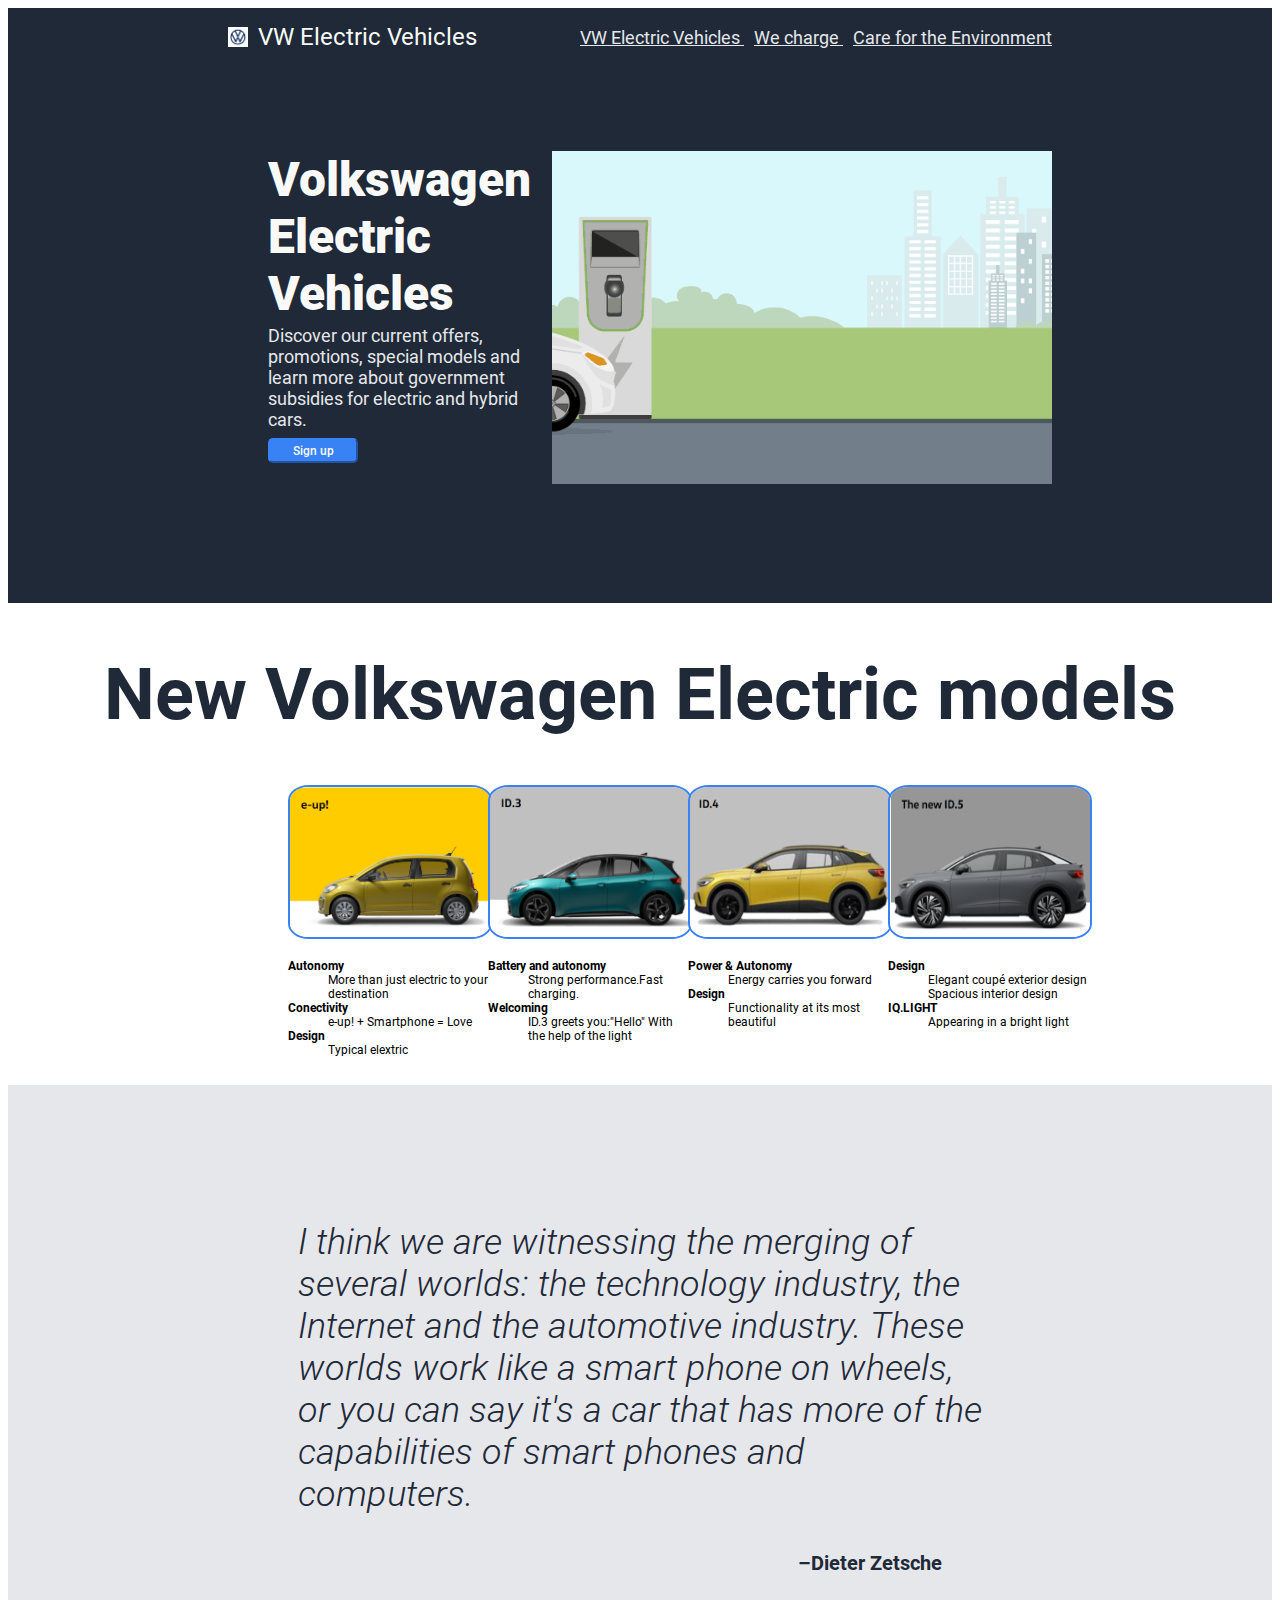
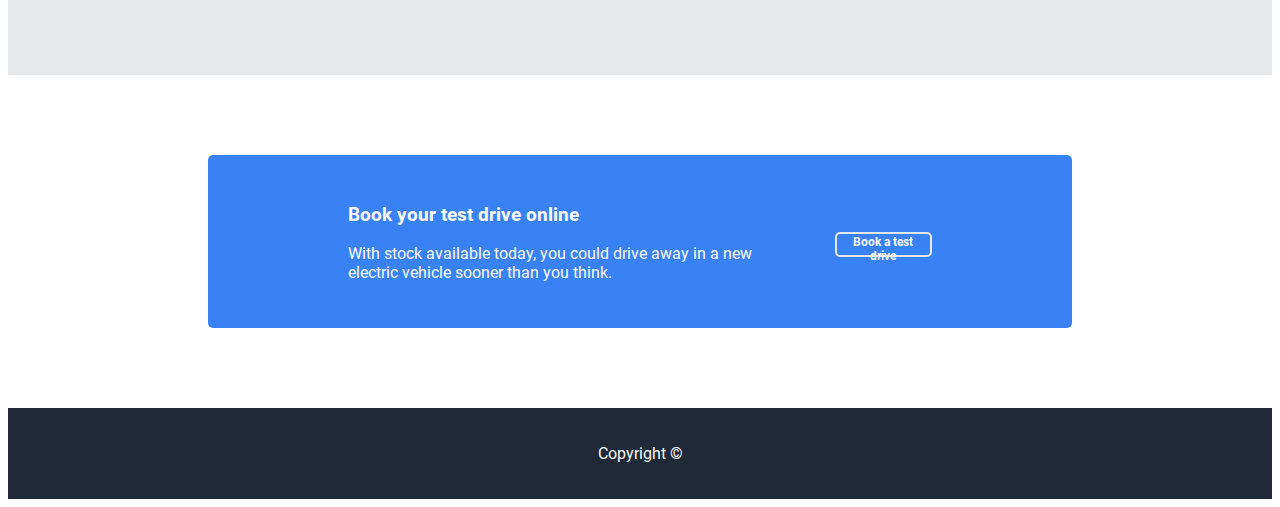
==== index.html @ 1db2dd3b "Final commit" ====
<!DOCTYPE html>
<html lang="en">

<head>
    <meta charset="UTF-8">
    <meta http-equiv="X-UA-Compatible" content="IE=edge">
    <meta name="viewport" content="width=device-width, initial-scale=1.0">
    <link rel="stylesheet" href="style.css">
    <link rel="icon" href="./images/logo.png" type="image">
    <title>Volkswagen Electric Vehicles</title>
</head>

<header>
    <section class="logo-and-links">
        <figure class="logo">
            <img src="./images/logo.png" alt="vw-logo" class="logo-img">
            <figcaption>VW Electric Vehicles</figcaption>
        </figure>
        <nav>
            <a href="./pages/vw-electric-vehicles.html" class="header-link">
                VW Electric Vehicles
            </a>
            <a href="./pages/we-charge.html" class="header-link">
                We charge
            </a>
            <a href="./pages/care-for-the-environment.html" class="header-link">
                Care for the Environment
            </a>
        </nav>
    </section>
    <section class="header-description">
        <div class="header-text">
            <h1 class="main-text">Volkswagen Electric Vehicles</h1>
            <p class="secondary-text">Discover our current offers, promotions, special models and learn more about
                government subsidies for electric and hybrid cars.
            </p>
            <button type="submit" class="header-btn">Sign up</button>
        </div>
        <div class="header-img">
            <img src="./images/charging-car.gif" alt="Electric vehicle charging" width="500px">
        </div>
    </section>
</header>

<main>
    <section class="car-inf">
        <article class="title-inf">
            <h1>New Volkswagen Electric models</h1>
        </article>
        <section class="cars">
            <div class="car">
                <img src="./images/first-car.png" alt="Picture with first model" class="car-img">
                <dl>
                    <dt>Autonomy</dt>
                    <dd>More than just electric to your destination</dd>
                    <dt>Conectivity</dt>
                    <dd>e-up! + Smartphone = Love</dd>
                    <dt>Design</dt>
                    <dd>Typical elextric</dd>
                </dl>
            </div>
            <div class="car">
                <img src="./images/second-car.png" alt="Picture wth the second model" class="car-img">
                <dl>
                    <dt>Battery and autonomy</dt>
                    <dd>Strong performance.Fast charging.</dd>
                    <dt>Welcoming</dt>
                    <dd>ID.3 greets you:"Hello" With the help of the light</dd>
                </dl>
            </div>
            <div class="car">
                <img src="./images/third-car.png" alt="Picture with the third model" class="car-img">
                <dl>
                    <dt>Power & Autonomy</dt>
                    <dd>Energy carries you forward</dd>
                    <dt>Design</dt>
                    <dd>Functionality at its most beautiful</dd>
                </dl>
            </div>
            <div class="car">
                <img src="./images/forth-car.png" alt="Picture with the forth model" class="car-img">
                <dl>
                    <dt>Design</d>
                    <dd>Elegant coupé exterior design</dd>
                    <dd>Spacious interior design</dd>
                    <dt>IQ.LIGHT</dt>
                    <dd>Appearing in a bright light</dd>
                </dl>
            </div>
        </section>
    </section>
    <figure class="quote">
        <blockquote>
            I think we are witnessing the merging of several worlds: the technology industry, the Internet and the
            automotive industry. These worlds work like a smart phone on wheels, or you can say it's a car that has more
            of the capabilities of smart phones and computers.
        </blockquote>
        <figcaption class="quote-author"> &#8211;Dieter Zetsche </figcaption>
    </figure>
    <section class="action">
        <div class="action-info">
            <h3>Book your test drive online</h3>
            <p>With stock available today, you could drive away in a new electric vehicle sooner than you think.</p>
        </div>
        <button type="submit" class="action-btn">Book a test drive</button>
    </section>
</main>
<footer>
    <p>Copyright &#169</p>
</footer>

<body>

</body>

</html>
---- style.css ----
@font-face {
  font-family: "Roboto";
  src: url(./roboto-font/Roboto-Black.ttf) format(truetype);
  font-weight: 900;
}
@font-face {
  font-family: "Roboto";
  src: url(./roboto-font/Roboto-BlackItalic.ttf) format(truetype);
  font-weight: 900;
  font-style: italic;
}
@font-face {
  font-family: "Roboto";
  src: url(./roboto-font/Roboto-Bold.ttf) format(truetype);
  font-weight: 700;
}
@font-face {
  font-family: "Roboto";
  src: url(./roboto-font/Roboto-BoldItalic.ttf) format(truetype);
  font-weight: 700;
  font-style: italic;
}
@font-face {
  font-family: "Roboto";
  src: url(./roboto-font/Roboto-Medium.ttf) format(truetype);
  font-weight: 500;
}
@font-face {
  font-family: "Roboto";
  src: url(./roboto-font/Roboto-MediumItalic.ttf) format(truetype);
  font-weight: 500;
  font-style: italic;
}
@font-face {
  font-family: "Roboto";
  src: url(./roboto-font/Roboto-Regular.ttf) format(truetype);
}
@font-face {
  font-family: "Roboto";
  src: url(./roboto-font/Roboto-Light.ttf) format(truetype);
  font-weight: 300;
}
@font-face {
  font-family: "Roboto";
  src: url(./roboto-font/Roboto-LightItalic.ttf) format(truetype);
  font-weight: 300;
  font-style: italic;
}
@font-face {
  font-family: "Roboto";
  src: url(./roboto-font/Roboto-Thin.ttf) format(truetype);
  font-weight: 100;
}
@font-face {
  font-family: "Roboto";
  src: url(./roboto-font/Roboto-ThinItalic.ttf) format(truetype);
  font-weight: 100;
  font-style: italic;
}
* {
  font-family: "Roboto", sans-serif;
}
header {
  background-color: #1f2937;
  padding: 15px 120px;
  border: none;
  display: flex;
  flex-direction: column;
}
.logo-and-links {
  display: flex;
  justify-content: space-between;
  align-items: center;
  margin-left: 100px;
  margin-right: 100px;
}
.header-link {
  font-size: 18px;
  color: #e5e7eb;
  margin-left: 10px;
}
.logo-img {
  width: 20px;
  height: 20px;
  margin-right: 10px;
}
.logo {
  display: flex;
  align-items: center;
  font-size: 24px;
  margin: 0;
  color: #f9faf8;
}
.header-description {
  border: none;
  display: flex;
  justify-content: space-between;
  align-items: flex-start;
  padding: 100px;
}
.header-text {
  margin-left: 40px;
  padding-right: 10px;
}
.main-text {
  margin: 0;
  font-size: 48px;
  font-weight: 900;
  color: #f9faf8;
}
.secondary-text {
  margin: 3px 0px;
  font-size: 18px;
  color: #e5e7eb;
}
.header-btn {
  background-color: #3882f6;
  border-radius: 5px;
  border-color: #3882f6;
  color: #f9faf8;
  font-size: 12px;
  cursor: pointer;
  width: 90px;
  height: 25px;
  margin-top: 5px;
  font-weight: 500;
}
.title-inf {
  text-align: center;
  font-weight: 900;
  font-size: 36px;
  color: #1f2937;
}
.cars {
  display: flex;
  margin: 0px 280px;
  justify-content: space-between;
}
.car {
  margin: 0px;
  margin-bottom: 100px;
  width: 200px;
  height: 200px;
}
.car-img {
  border: solid 2px #3882f6;
  border-radius: 10%;
  width: 200px;
  height: 150px;
}
dt {
  font-weight: 700;
  font-size: 12px;
}
dd {
  font-size: 12px;
  font-weight: 400;
}
.quote {
  background-color: #e5e7eb;
  color: #1f2937;
  padding: 100px 250px;
  margin: 0px;
}
blockquote {
  font-size: 36px;
  font-weight: 300;
  font-style: italic;
}
.quote-author {
  text-align: right;
  padding-right: 40px;
  font-size: 20px;
  font-weight: 700;
  margin-right: 40px;
}
.action {
  margin: 80px 200px;
  background-color: #3882f6;
  color: #f9faf8;
  padding: 30px 140px;
  border-radius: 5px;
  display: flex;
  align-items: center;
}
.action-info {
  align-self: flex-start;
}
.action-btn {
  background-color: #3882f6;
  border: solid 2px #e5e7eb;
  color: #f9faf8;
  cursor: pointer;
  border-radius: 5px;
  width: 150px;
  height: 25px;
  margin-top: 5px;
  font-size: 12px;
  font-weight: 700;
  margin-left: 80px;
}
footer {
  background-color: #1f2937;
  text-align: center;
  color: #f9faf8;
  padding: 20px;
  font-weight: 400;
}
.header-imgs {
  display: flex;
}
.img1 {
  align-self: center;
}
.img4 {
  align-self: center;
}
.model-car {
  font-size: 24px;
}
.model-section-one {
  margin-top: 60px;
  margin-left: 50px;
  display: flex;
}
.car-one-imgs {
  margin: 46px 0px;
}
.model-link {
  color: black;
}
li {
  margin: 40px;
}
.top-link {
  color: #1f2937;
  margin: 60px;
}
.description-inf {
  font-size: 20px;
}
.charges {
  margin: 50px 200px;
  font-size: 12px;
  display: flex;
  justify-content: space-between;
}
.charge {
  padding: 10px 20px;
  border: solid 2px #3882f6;
  border-radius: 10px;
}
.charge-inf {
  margin-bottom: 50px;
}
.charge-app {
  margin-left: 50px;
  margin-right: 50px;
  display: flex;
}
.env-inf {
  margin: 100px;
  font-size: 24px;
}
label,
input,
textarea {
  margin-left: 80px;
}
#checkbox {
  margin-left: 0px;
}
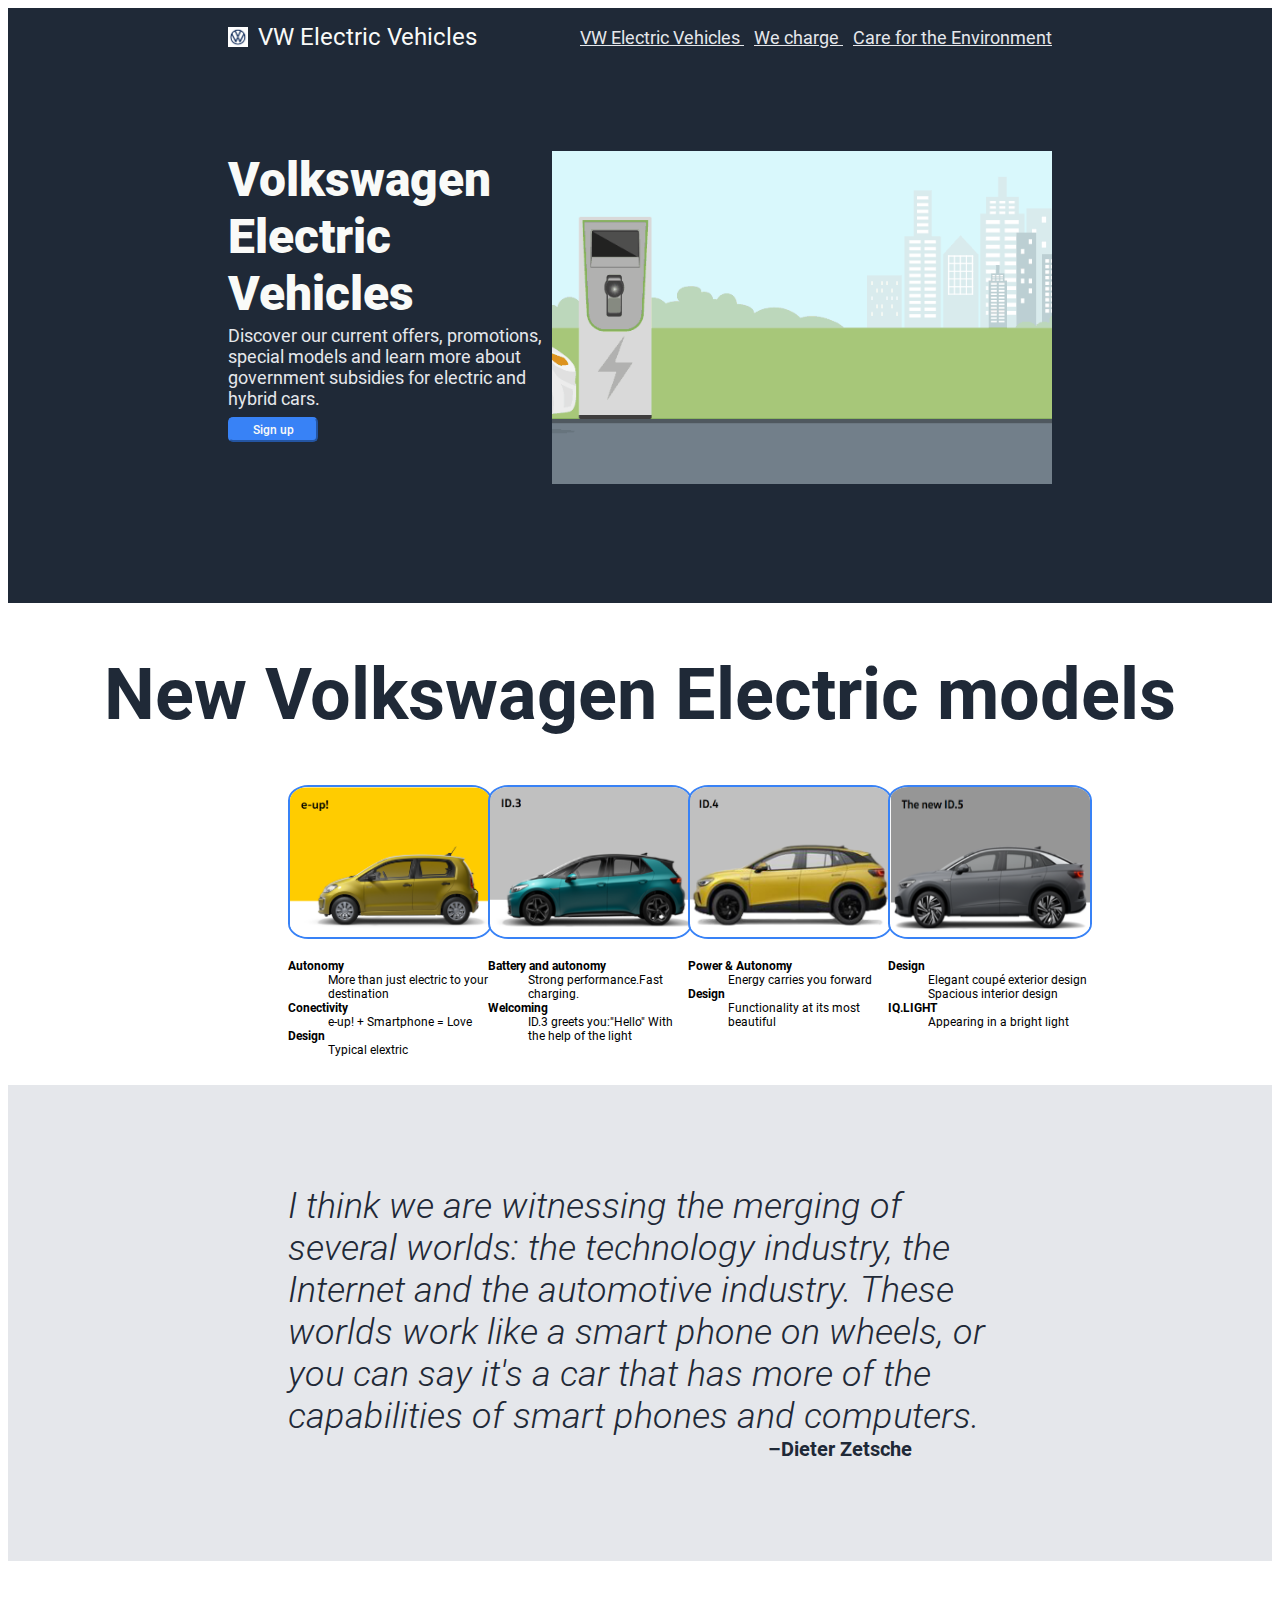
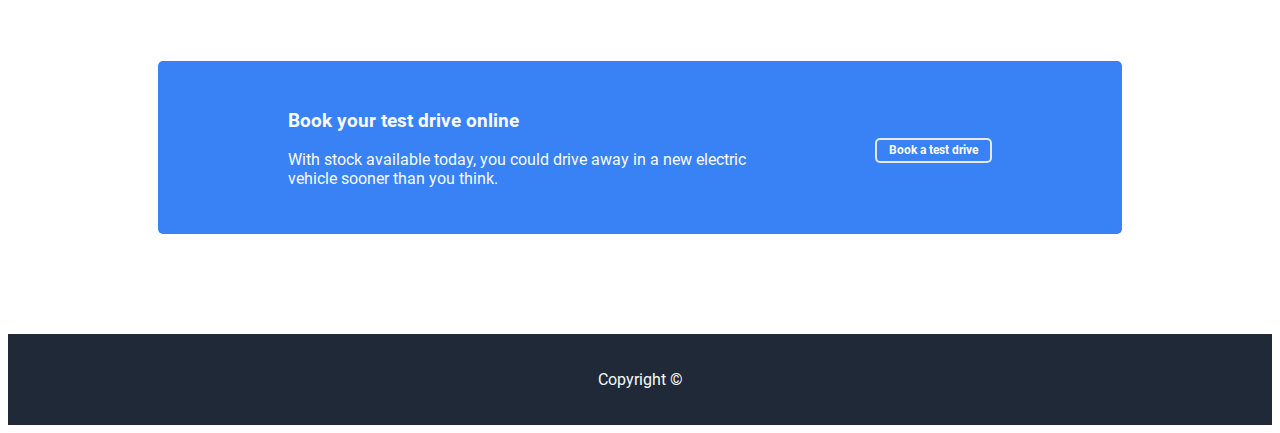
==== commit 39ef9554: "Updated Commit" ====
--- a/index.html
+++ b/index.html
@@ -31,7 +31,8 @@
     <section class="header-description">
         <div class="header-text">
             <h1 class="main-text">Volkswagen Electric Vehicles</h1>
-            <p class="secondary-text">Discover our current offers, promotions, special models and learn more about
+            <p class="secondary-text">
+                Discover our current offers, promotions, special models and learn more about
                 government subsidies for electric and hybrid cars.
             </p>
             <button type="submit" class="header-btn">Sign up</button>
--- a/style.css
+++ b/style.css
@@ -99,7 +99,6 @@
   padding: 100px;
 }
 .header-text {
-  margin-left: 40px;
   padding-right: 10px;
 }
 .main-text {
@@ -159,13 +158,14 @@
 .quote {
   background-color: #e5e7eb;
   color: #1f2937;
-  padding: 100px 250px;
+  padding: 100px 280px;
   margin: 0px;
 }
 blockquote {
   font-size: 36px;
   font-weight: 300;
   font-style: italic;
+  margin: 0px;
 }
 .quote-author {
   text-align: right;
@@ -175,10 +175,10 @@
   margin-right: 40px;
 }
 .action {
-  margin: 80px 200px;
+  margin: 100px 150px;
   background-color: #3882f6;
   color: #f9faf8;
-  padding: 30px 140px;
+  padding: 30px 130px;
   border-radius: 5px;
   display: flex;
   align-items: center;
